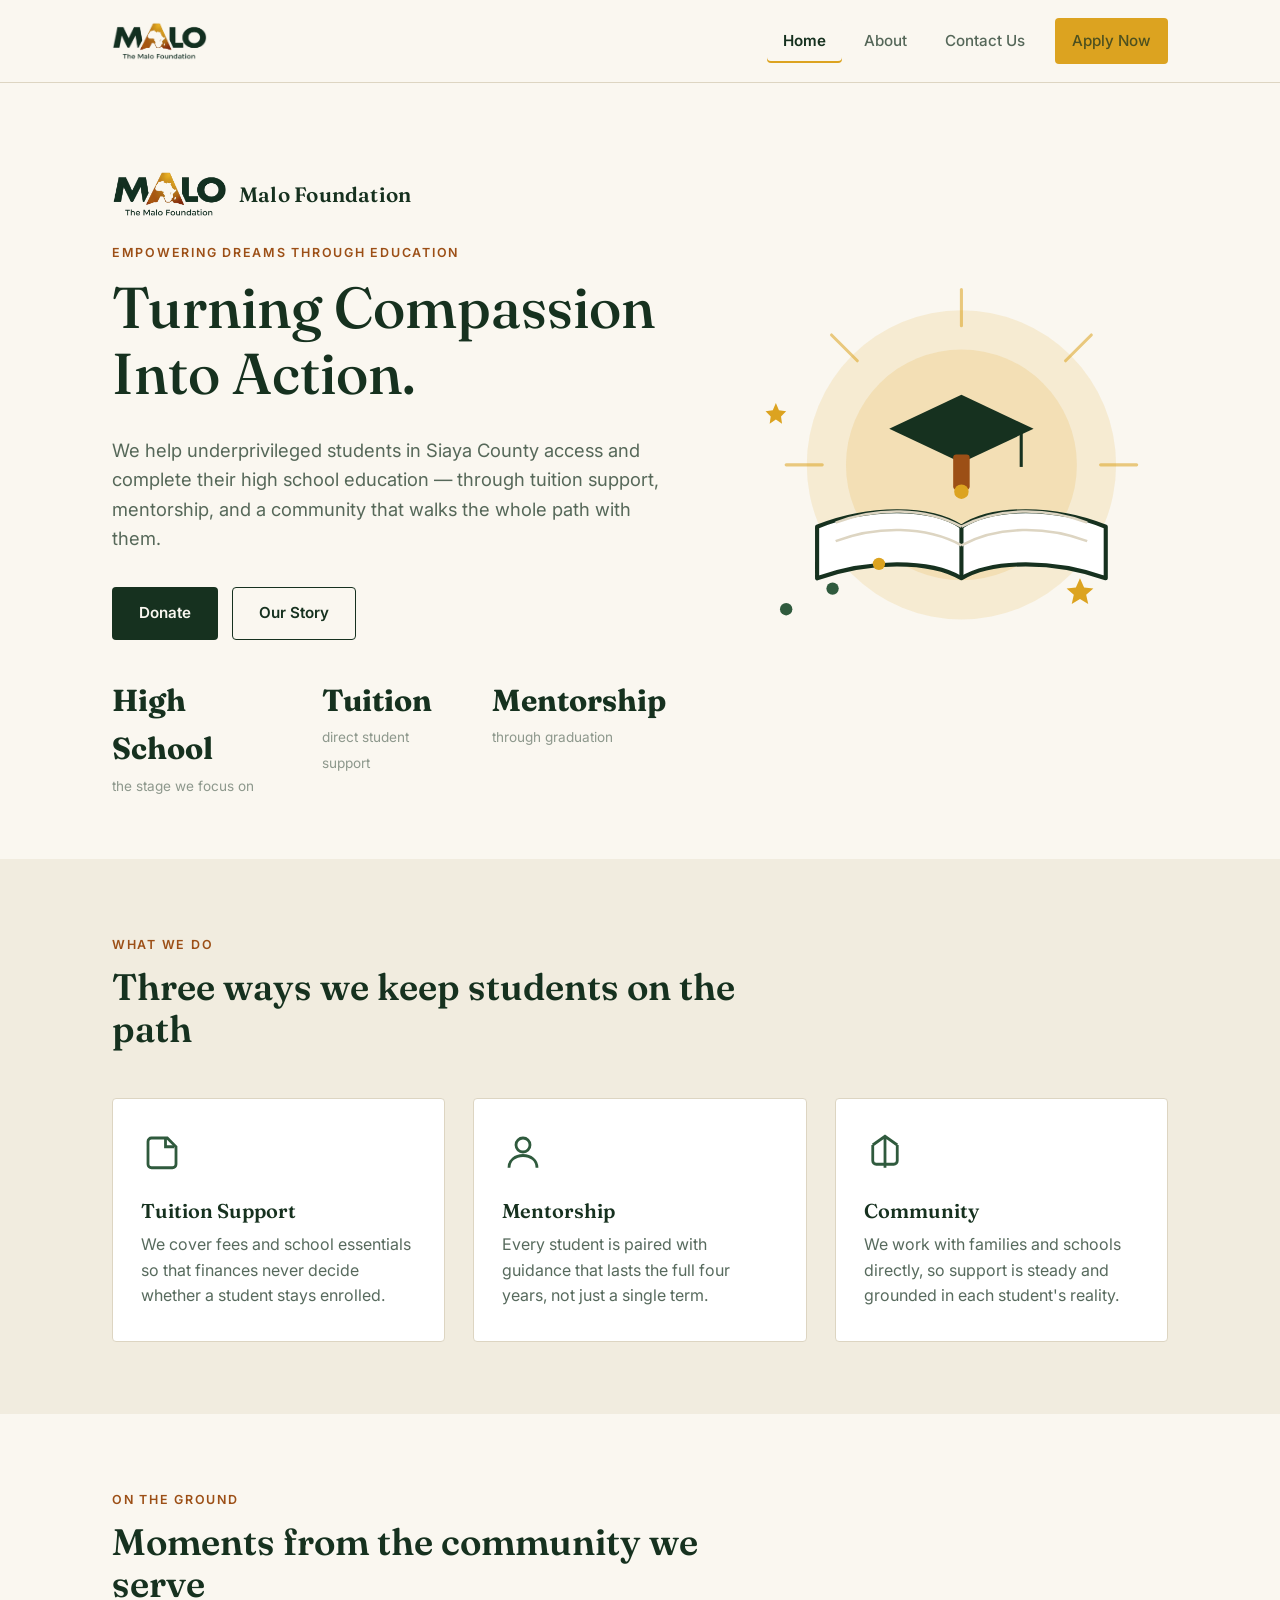
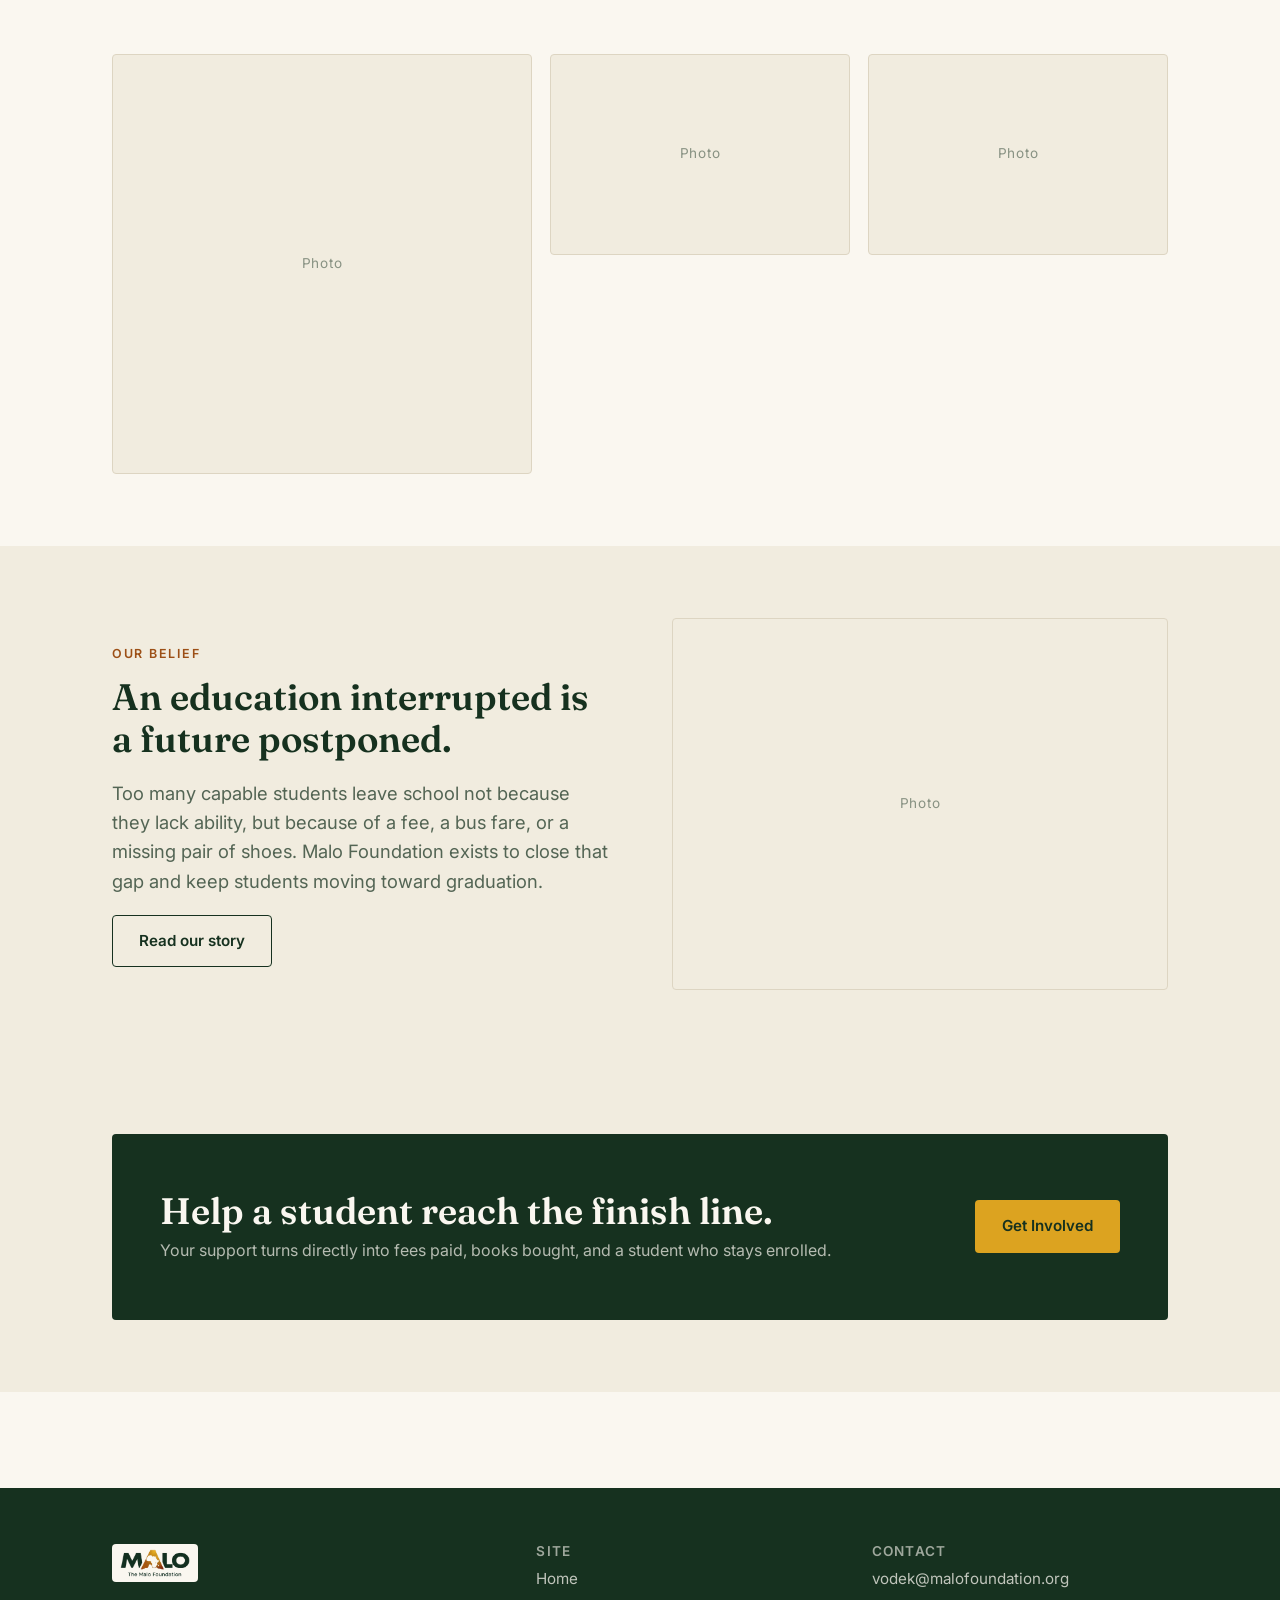
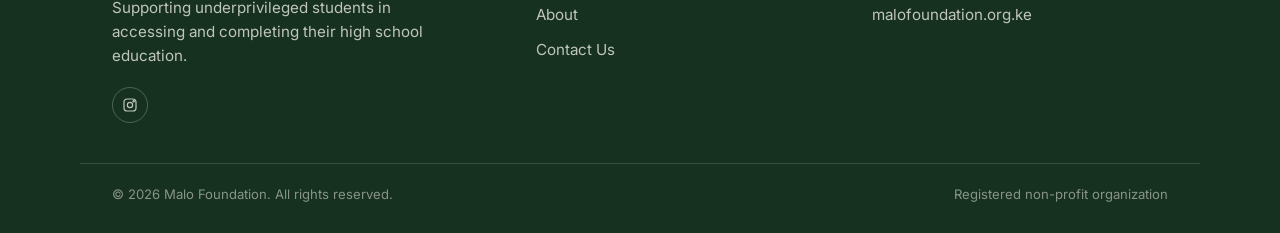
==== index.html @ aba2bfb6 "Add files via upload" ====
<!DOCTYPE html>
<html lang="en">
<head>
<meta charset="UTF-8">
<meta name="viewport" content="width=device-width, initial-scale=1.0">
<title>Malo Foundation — Turning Compassion Into Action</title>
<meta name="description" content="Malo Foundation empowers underprivileged students in Siaya County to access and complete their high school education.">
<link rel="canonical" href="https://malofoundation.org.ke/">
<link rel="preconnect" href="https://fonts.googleapis.com">
<link href="https://fonts.googleapis.com/css2?family=Fraunces:wght@500;600&family=Inter:wght@400;500;600;700&display=swap" rel="stylesheet">
<link rel="stylesheet" href="styles.css">
</head>
<body>

<header class="site">
  <nav class="nav">
    <a href="index.html" class="brand"><img src="images/logo-full.png" alt="Malo Foundation" class="logo"></a>
    <button class="nav-toggle" aria-label="Toggle menu" aria-expanded="false">
      <span></span><span></span><span></span>
    </button>
    <div class="nav-links">
      <a href="index.html" class="active">Home</a>
      <a href="about.html">About</a>
      <a href="contact.html">Contact Us</a>
      <a href="https://docs.google.com/forms/d/e/1FAIpQLScvFQBksfwYYxupk70utj_v2szdmaSGz6vDlqKPyLweWMRjPA/viewform" target="_blank" rel="noopener" class="btn btn-gold nav-cta">Apply Now</a>
    </div>
  </nav>
</header>

<main>
  <section class="hero">
    <div class="wrap">
      <div class="hero-copy">
        <div class="hero-brand">
          <img src="images/logo-full.png" alt="Malo Foundation logo" class="hero-logo">
          <span class="hero-brand-name">Malo Foundation</span>
        </div>
        <span class="eyebrow">Empowering Dreams Through Education</span>
        <h1>Turning Compassion Into Action.</h1>
        <p class="lede">We help underprivileged students in Siaya County access and complete their high school education — through tuition support, mentorship, and a community that walks the whole path with them.</p>
        <div class="hero-actions">
          <a href="contact.html" class="btn btn-primary">Donate</a>
          <a href="about.html" class="btn btn-ghost">Our Story</a>
        </div>
        <div class="stats">
          <div class="stat"><b>High School</b><span>the stage we focus on</span></div>
          <div class="stat"><b>Tuition</b><span>direct student support</span></div>
          <div class="stat"><b>Mentorship</b><span>through graduation</span></div>
        </div>
      </div>

      <svg class="hero-art" viewBox="0 0 440 420" xmlns="http://www.w3.org/2000/svg" aria-hidden="true">
        <circle cx="240" cy="190" r="150" fill="var(--gold)" opacity="0.14"/>
        <circle cx="240" cy="190" r="112" fill="var(--gold)" opacity="0.16"/>
        <g class="rays" stroke="var(--gold)" stroke-width="3" stroke-linecap="round" opacity="0.55">
          <line x1="240" y1="55" x2="240" y2="20"/>
          <line x1="341" y1="89" x2="366" y2="64"/>
          <line x1="139" y1="89" x2="114" y2="64"/>
          <line x1="375" y1="190" x2="410" y2="190"/>
          <line x1="105" y1="190" x2="70" y2="190"/>
        </g>

        <!-- open book -->
        <path d="M100 250 C 150 230, 210 230, 240 250 C 270 230, 330 230, 380 250 L380 300 C 330 282, 270 282, 240 300 C 210 282, 150 282, 100 300 Z"
              fill="var(--white)" stroke="var(--ink)" stroke-width="4" stroke-linejoin="round"/>
        <path d="M240 250 L240 300" stroke="var(--ink)" stroke-width="4"/>
        <path d="M118 246 C 158 231, 205 231, 240 250" fill="none" stroke="var(--line)" stroke-width="2.5"/>
        <path d="M362 246 C 322 231, 275 231, 240 250" fill="none" stroke="var(--line)" stroke-width="2.5"/>
        <path d="M118 264 C 158 249, 205 249, 240 268" fill="none" stroke="var(--line)" stroke-width="2.5"/>
        <path d="M362 264 C 322 249, 275 249, 240 268" fill="none" stroke="var(--line)" stroke-width="2.5"/>

        <!-- graduation cap -->
        <g transform="translate(240,150)">
          <path d="M-70 5 L0 -28 L70 5 L0 38 Z" fill="var(--ink)"/>
          <path d="M-70 5 L0 38 L70 5" fill="none" stroke="var(--ink)" stroke-width="0"/>
          <rect x="-8" y="30" width="16" height="34" rx="3" fill="var(--gold-dark)"/>
          <circle cx="0" cy="66" r="7" fill="var(--gold)"/>
          <line x1="58" y1="9" x2="58" y2="42" stroke="var(--ink)" stroke-width="3"/>
        </g>

        <!-- rising dots (progress / aspiration) -->
        <circle cx="70" cy="330" r="6" fill="var(--leaf)"/>
        <circle cx="115" cy="310" r="6" fill="var(--leaf)"/>
        <circle cx="160" cy="286" r="6" fill="var(--gold)"/>

        <!-- small stars -->
        <path d="M355 300 l4 9 9 1 -7 6 2 9 -8 -5 -8 5 2 -9 -7 -6 9 -1z" fill="var(--gold)"/>
        <path d="M60 130 l3 7 7 1 -5 5 1 7 -6 -4 -6 4 1 -7 -5 -5 7 -1z" fill="var(--gold)"/>
      </svg>
    </div>
  </section>

  <section class="section-alt">
    <div class="wrap">
      <div class="section-head">
        <span class="eyebrow">What We Do</span>
        <h2>Three ways we keep students on the path</h2>
      </div>
      <div class="grid-3">
        <div class="card">
          <svg class="icon" viewBox="0 0 24 24" fill="none" stroke="currentColor" stroke-width="1.6"><path d="M4 19V6a2 2 0 0 1 2-2h9l5 5v10a2 2 0 0 1-2 2H6a2 2 0 0 1-2-2Z"/><path d="M14 4v5h5"/></svg>
          <h3>Tuition Support</h3>
          <p>We cover fees and school essentials so that finances never decide whether a student stays enrolled.</p>
        </div>
        <div class="card">
          <svg class="icon" viewBox="0 0 24 24" fill="none" stroke="currentColor" stroke-width="1.6"><circle cx="12" cy="8" r="4"/><path d="M4 21c0-4.4 3.6-7 8-7s8 2.6 8 7"/></svg>
          <h3>Mentorship</h3>
          <p>Every student is paired with guidance that lasts the full four years, not just a single term.</p>
        </div>
        <div class="card">
          <svg class="icon" viewBox="0 0 24 24" fill="none" stroke="currentColor" stroke-width="1.6"><path d="M12 3v18M5 8l7-5 7 5M5 8v9a2 2 0 0 0 2 2h10a2 2 0 0 0 2-2V8"/></svg>
          <h3>Community</h3>
          <p>We work with families and schools directly, so support is steady and grounded in each student's reality.</p>
        </div>
      </div>
    </div>
  </section>

  <section>
    <div class="wrap">
      <div class="section-head">
        <span class="eyebrow">On the Ground</span>
        <h2>Moments from the community we serve</h2>
      </div>
      <div class="gallery-grid">
        <div class="gallery-item large">
          <!-- Replace with: <img src="images/gallery-1.jpg" alt="Students in class"> -->
          <span class="gallery-label">Photo</span>
        </div>
        <div class="gallery-item">
          <!-- Replace with: <img src="images/gallery-2.jpg" alt="Mentorship session"> -->
          <span class="gallery-label">Photo</span>
        </div>
        <div class="gallery-item">
          <!-- Replace with: <img src="images/gallery-3.jpg" alt="Graduation day"> -->
          <span class="gallery-label">Photo</span>
        </div>
      </div>
    </div>
  </section>

  <section class="section-alt">
    <div class="wrap split">
      <div>
        <span class="eyebrow">Our Belief</span>
        <h2>An education interrupted is a future postponed.</h2>
        <p class="lede">Too many capable students leave school not because they lack ability, but because of a fee, a bus fare, or a missing pair of shoes. Malo Foundation exists to close that gap and keep students moving toward graduation.</p>
        <a href="about.html" class="btn btn-ghost">Read our story</a>
      </div>
      <div class="imgbox">
        <!-- Replace with: <img src="images/belief.jpg" alt="A student studying"> -->
        <span class="gallery-label">Photo</span>
      </div>
    </div>
  </section>

  <section class="section-alt">
    <div class="wrap">
      <div class="cta-band">
        <div>
          <h2>Help a student reach the finish line.</h2>
          <p>Your support turns directly into fees paid, books bought, and a student who stays enrolled.</p>
        </div>
        <a href="contact.html" class="btn btn-gold">Get Involved</a>
      </div>
    </div>
  </section>
</main>

<footer class="site">
  <div class="wrap">
    <div>
      <a href="index.html" class="brand on-dark"><img src="images/logo-full.png" alt="Malo Foundation" class="logo"></a>
      <p style="margin-top:14px; max-width:32ch;">Supporting underprivileged students in accessing and completing their high school education.</p>
      <div class="footer-social">
        <a href="https://www.instagram.com/themalofoundation/" target="_blank" rel="noopener" aria-label="Malo Foundation on Instagram">
          <svg width="16" height="16" viewBox="0 0 24 24" fill="none" stroke="currentColor" stroke-width="1.8"><rect x="3" y="3" width="18" height="18" rx="5"/><circle cx="12" cy="12" r="4"/><circle cx="17.5" cy="6.5" r="1"/></svg>
        </a>
      </div>
    </div>
    <div>
      <h4>Site</h4>
      <ul>
        <li><a href="index.html">Home</a></li>
        <li><a href="about.html">About</a></li>
        <li><a href="contact.html">Contact Us</a></li>
      </ul>
    </div>
    <div>
      <h4>Contact</h4>
      <ul>
        <li><a href="mailto:vodek@malofoundation.org">vodek@malofoundation.org</a></li>
        <li><a href="https://malofoundation.org.ke" target="_blank" rel="noopener">malofoundation.org.ke</a></li>
      </ul>
    </div>
  </div>
  <div class="footer-bottom">
    <span>© 2026 Malo Foundation. All rights reserved.</span>
    <span>Registered non-profit organization</span>
  </div>
</footer>

<script src="script.js"></script>
</body>
</html>
---- styles.css ----
/* ============================================================
   MALO FOUNDATION — design tokens
   Palette: deep indigo ink, warm paper, muted gold, quiet leaf-green
   Type: Fraunces (display serif) + Inter (body/utility sans)
   Signature: the "pathway" line — a single unbroken, gently
   climbing line that threads through the hero and the section
   dividers, standing in for a student's path through school.
   ============================================================ */

:root {
  --ink: #16311f;
  --ink-70: rgba(22, 49, 31, 0.72);
  --ink-45: rgba(22, 49, 31, 0.48);
  --paper: #faf7f0;
  --paper-dim: #f1ecdf;
  --gold: #dca320;
  --gold-dark: #9c4f16;
  --leaf: #2f5a3d;
  --line: #ddd5c2;
  --white: #ffffff;

  --serif: "Fraunces", "Iowan Old Style", Georgia, serif;
  --sans: "Inter", -apple-system, BlinkMacSystemFont, "Segoe UI", sans-serif;

  --radius: 4px;
  --max: 1120px;
}

* { box-sizing: border-box; }

html { scroll-behavior: smooth; }

body {
  margin: 0;
  background: var(--paper);
  color: var(--ink);
  font-family: var(--sans);
  font-size: 16px;
  line-height: 1.6;
  -webkit-font-smoothing: antialiased;
}

img { max-width: 100%; display: block; }

a { color: inherit; text-decoration: none; }

.wrap {
  max-width: var(--max);
  margin: 0 auto;
  padding: 0 32px;
}

h1, h2, h3, h4 {
  font-family: var(--serif);
  font-weight: 600;
  line-height: 1.15;
  margin: 0 0 0.5em;
  color: var(--ink);
}

h1 { font-size: clamp(2.4rem, 4.6vw, 3.6rem); font-weight: 500; }
h2 { font-size: clamp(1.7rem, 3vw, 2.3rem); }
h3 { font-size: 1.25rem; }

p { margin: 0 0 1em; }

.eyebrow {
  font-family: var(--sans);
  font-size: 0.78rem;
  letter-spacing: 0.14em;
  text-transform: uppercase;
  color: var(--gold-dark);
  font-weight: 600;
  margin-bottom: 0.9em;
  display: inline-block;
}

.lede {
  font-size: 1.15rem;
  color: var(--ink-70);
  max-width: 56ch;
}

/* ---------- buttons ---------- */
.btn {
  display: inline-flex;
  align-items: center;
  gap: 8px;
  padding: 13px 26px;
  border-radius: var(--radius);
  font-weight: 600;
  font-size: 0.95rem;
  border: 1px solid transparent;
  cursor: pointer;
  transition: transform 0.15s ease, background 0.2s ease, color 0.2s ease, border-color 0.2s ease;
}
.btn:hover { transform: translateY(-1px); }
.btn:focus-visible { outline: 3px solid var(--gold); outline-offset: 2px; }

.btn-primary { background: var(--ink); color: var(--paper); }
.btn-primary:hover { background: var(--gold-dark); }

.btn-ghost { background: transparent; color: var(--ink); border-color: var(--ink); }
.btn-ghost:hover { background: var(--ink); color: var(--paper); }

.btn-gold { background: var(--gold); color: var(--ink); }
.btn-gold:hover { background: var(--gold-dark); color: var(--paper); }

/* ---------- header / nav ---------- */
header.site {
  position: sticky;
  top: 0;
  z-index: 50;
  background: rgba(250, 247, 240, 0.92);
  backdrop-filter: blur(6px);
  border-bottom: 1px solid var(--line);
}

.nav {
  display: flex;
  align-items: center;
  justify-content: space-between;
  padding: 18px 32px;
  max-width: var(--max);
  margin: 0 auto;
}

.brand {
  display: flex;
  align-items: center;
  gap: 10px;
  font-family: var(--serif);
  font-size: 1.3rem;
  font-weight: 600;
  color: var(--ink);
}
.brand img.logo {
  height: 38px;
  width: auto;
  flex-shrink: 0;
}
.brand.on-dark img.logo {
  background: var(--paper);
  padding: 5px 8px;
  border-radius: var(--radius);
}

.nav-links { display: flex; align-items: center; gap: 6px; }
.nav-links a {
  padding: 10px 16px;
  font-size: 0.95rem;
  font-weight: 500;
  color: var(--ink-70);
  border-radius: var(--radius);
}
.nav-links a:hover { color: var(--ink); background: var(--paper-dim); }
.nav-links a.active { color: var(--ink); font-weight: 600; }
.nav-links a.active { box-shadow: inset 0 -2px 0 var(--gold); }

.nav-cta { margin-left: 8px; }

.nav-toggle {
  display: none;
  background: none;
  border: none;
  cursor: pointer;
  padding: 8px;
}
.nav-toggle span {
  display: block;
  width: 24px; height: 2px;
  background: var(--ink);
  margin: 5px 0;
}

/* ---------- footer ---------- */
footer.site {
  background: var(--ink);
  color: var(--paper);
  padding: 56px 0 28px;
  margin-top: 96px;
}
footer.site .wrap {
  display: grid;
  grid-template-columns: 1.3fr 1fr 1fr;
  gap: 40px;
}
footer.site h4 { color: var(--paper); font-family: var(--sans); font-size: 0.85rem; letter-spacing: 0.08em; text-transform: uppercase; color: rgba(250,247,240,0.6); }
footer.site .brand { color: var(--paper); }
footer.site p, footer.site a { color: rgba(250, 247, 240, 0.75); font-size: 0.95rem; }
footer.site a:hover { color: var(--gold); }
footer.site ul { list-style: none; padding: 0; margin: 0; display: flex; flex-direction: column; gap: 10px; }
.footer-social {
  display: flex;
  gap: 10px;
  margin-top: 18px;
}
.footer-social a {
  width: 36px; height: 36px;
  border-radius: 50%;
  border: 1px solid rgba(250,247,240,0.25);
  display: flex; align-items: center; justify-content: center;
  color: rgba(250,247,240,0.85);
  transition: background 0.2s ease, border-color 0.2s ease;
}
.footer-social a:hover { background: var(--gold); border-color: var(--gold); color: var(--ink); }

.footer-bottom {
  max-width: var(--max);
  margin: 40px auto 0;
  padding: 20px 32px 0;
  border-top: 1px solid rgba(250,247,240,0.15);
  font-size: 0.82rem;
  color: rgba(250,247,240,0.5);
  display: flex;
  justify-content: space-between;
  flex-wrap: wrap;
  gap: 8px;
}

/* ---------- hero / pathway signature ---------- */
.hero {
  position: relative;
  padding: 88px 0 60px;
  overflow: hidden;
}
.hero .wrap {
  display: grid;
  grid-template-columns: 1.1fr 0.9fr;
  gap: 48px;
  align-items: center;
}
.hero-brand {
  display: flex;
  align-items: center;
  gap: 12px;
  margin-bottom: 22px;
}
.hero-logo { height: 46px; width: auto; }
.hero-brand-name {
  font-family: var(--serif);
  font-size: 1.3rem;
  font-weight: 600;
  color: var(--ink);
  letter-spacing: 0.01em;
}

.hero-copy .stats {
  display: flex;
  gap: 36px;
  margin-top: 36px;
}
.hero-copy .stat b {
  display: block;
  font-family: var(--serif);
  font-size: 1.9rem;
  color: var(--ink);
}
.hero-copy .stat span {
  font-size: 0.85rem;
  color: var(--ink-45);
}
.hero-actions { display: flex; gap: 14px; margin-top: 34px; flex-wrap: wrap; }

.hero-art { width: 100%; height: auto; }
.hero-art .rays line {
  animation: pulse 2.6s ease-in-out infinite;
}
.hero-art .rays line:nth-child(2) { animation-delay: 0.2s; }
.hero-art .rays line:nth-child(3) { animation-delay: 0.4s; }
.hero-art .rays line:nth-child(4) { animation-delay: 0.6s; }
.hero-art .rays line:nth-child(5) { animation-delay: 0.8s; }
@keyframes pulse { 0%, 100% { opacity: 0.3; } 50% { opacity: 0.75; } }
@media (prefers-reduced-motion: reduce) {
  .hero-art .rays line { animation: none; opacity: 0.5; }
}

/* ---------- generic section ---------- */
section { padding: 72px 0; }
.section-head { max-width: 640px; margin-bottom: 48px; }
.section-alt { background: var(--paper-dim); }

.divider-path {
  width: 100%;
  height: 28px;
  margin: 8px 0 8px;
}
.divider-path .d-track { stroke: var(--line); stroke-width: 2; fill: none; }
.divider-path .d-dot { fill: var(--gold); }

/* ---------- cards: programs / values ---------- */
.grid-3 {
  display: grid;
  grid-template-columns: repeat(3, 1fr);
  gap: 28px;
}
.card {
  background: var(--white);
  border: 1px solid var(--line);
  border-radius: var(--radius);
  padding: 32px 28px;
}
.card .icon {
  width: 42px; height: 42px;
  margin-bottom: 18px;
  color: var(--leaf);
}
.card p:last-child { margin-bottom: 0; color: var(--ink-70); }

/* ---------- mission / split ---------- */
.split {
  display: grid;
  grid-template-columns: 1fr 1fr;
  gap: 64px;
  align-items: center;
}
.split img, .split .imgbox {
  border-radius: var(--radius);
  aspect-ratio: 4/3;
  object-fit: cover;
  background: var(--paper-dim);
  border: 1px solid var(--line);
}

/* ---------- pictorial gallery (Home) ---------- */
.gallery-grid {
  display: grid;
  grid-template-columns: 1.4fr 1fr 1fr;
  grid-template-rows: 1fr 1fr;
  gap: 18px;
  height: 420px;
}
.gallery-item {
  background: var(--paper-dim);
  border: 1px solid var(--line);
  border-radius: var(--radius);
  display: flex;
  align-items: center;
  justify-content: center;
  overflow: hidden;
}
.gallery-item img { width: 100%; height: 100%; object-fit: cover; }
.gallery-item.large { grid-row: span 2; }
.gallery-label {
  font-size: 0.85rem;
  color: var(--ink-45);
  letter-spacing: 0.05em;
}
.imgbox { display: flex; align-items: center; justify-content: center; }

/* ---------- CTA band ---------- */
.cta-band {
  background: var(--ink);
  color: var(--paper);
  border-radius: var(--radius);
  padding: 56px 48px;
  display: flex;
  justify-content: space-between;
  align-items: center;
  gap: 32px;
  flex-wrap: wrap;
}
.cta-band h2 { color: var(--paper); margin-bottom: 6px; }
.cta-band p { color: rgba(250,247,240,0.7); margin: 0; }

/* ---------- leadership (About) ---------- */
.leaders {
  display: grid;
  grid-template-columns: repeat(3, 1fr);
  gap: 32px;
}
.leader {
  background: var(--white);
  border: 1px solid var(--line);
  border-radius: var(--radius);
  overflow: hidden;
  display: flex;
  flex-direction: column;
}
.leader .photo {
  aspect-ratio: 1/1;
  background: var(--paper-dim);
  display: flex;
  align-items: center;
  justify-content: center;
  color: var(--ink-45);
  font-size: 0.85rem;
  border-bottom: 1px solid var(--line);
  overflow: hidden;
}
.leader .photo img { width: 100%; height: 100%; object-fit: cover; }
.leader .body { padding: 24px 24px 28px; }
.leader h3 { margin-bottom: 2px; }
.leader .role {
  display: block;
  font-size: 0.85rem;
  font-weight: 600;
  color: var(--gold-dark);
  margin-bottom: 14px;
}
.leader p { color: var(--ink-70); font-size: 0.95rem; margin: 0; }

/* ---------- story text (About) ---------- */
.story-text {
  max-width: 760px;
  columns: 1;
}
.story-text p {
  color: var(--ink-70);
  font-size: 1.05rem;
  margin-bottom: 1.2em;
}
.story-quote {
  margin: 0 0 1.6em;
  padding: 4px 0 4px 28px;
  border-left: 3px solid var(--gold);
  font-family: var(--serif);
  font-size: 1.25rem;
  font-style: italic;
  line-height: 1.5;
  color: var(--ink);
}

/* ---------- timeline (About) ---------- */
.timeline {
  border-left: 2px solid var(--line);
  padding-left: 28px;
  display: flex;
  flex-direction: column;
  gap: 28px;
}
.timeline .row { position: relative; }
.timeline .row::before {
  content: "";
  position: absolute;
  left: -33px; top: 4px;
  width: 10px; height: 10px;
  border-radius: 50%;
  background: var(--gold);
  border: 2px solid var(--paper);
  box-shadow: 0 0 0 2px var(--gold);
}
.timeline .row b { display: block; font-family: var(--serif); font-size: 1.05rem; margin-bottom: 2px; }
.timeline .row span { color: var(--ink-70); }

/* ---------- contact page ---------- */
.contact-grid {
  display: grid;
  grid-template-columns: 0.9fr 1.1fr;
  gap: 56px;
  align-items: start;
}
.contact-info-solo {
  max-width: 480px;
}
.contact-info .item { display: flex; gap: 16px; margin-bottom: 26px; }
.contact-info .item .ico {
  width: 40px; height: 40px;
  border-radius: 50%;
  background: var(--paper-dim);
  border: 1px solid var(--line);
  display: flex; align-items: center; justify-content: center;
  flex-shrink: 0;
  color: var(--ink);
}
.contact-info .item h4 { margin: 0 0 3px; font-family: var(--sans); font-size: 0.95rem; }
.contact-info .item p { margin: 0; color: var(--ink-70); font-size: 0.95rem; }

form.contact-form {
  background: var(--white);
  border: 1px solid var(--line);
  border-radius: var(--radius);
  padding: 36px;
  display: grid;
  gap: 20px;
}
.form-row { display: grid; grid-template-columns: 1fr 1fr; gap: 20px; }
label {
  display: block;
  font-size: 0.85rem;
  font-weight: 600;
  margin-bottom: 8px;
  color: var(--ink);
}
input, textarea, select {
  width: 100%;
  padding: 12px 14px;
  border: 1px solid var(--line);
  border-radius: var(--radius);
  font-family: var(--sans);
  font-size: 0.95rem;
  background: var(--paper);
  color: var(--ink);
}
input:focus, textarea:focus, select:focus {
  outline: none;
  border-color: var(--gold);
  box-shadow: 0 0 0 3px rgba(193, 147, 47, 0.18);
}
textarea { resize: vertical; min-height: 130px; }
.form-note { font-size: 0.85rem; color: var(--ink-45); margin-top: -6px; }
.form-status {
  font-size: 0.9rem;
  padding: 10px 14px;
  border-radius: var(--radius);
  display: none;
}
.form-status.show { display: block; }
.form-status.ok { background: rgba(76,107,79,0.12); color: var(--leaf); }

.map-note {
  margin-top: 40px;
  border: 1px dashed var(--line);
  border-radius: var(--radius);
  padding: 20px;
  color: var(--ink-45);
  font-size: 0.9rem;
}

/* ---------- responsive ---------- */
@media (max-width: 880px) {
  .hero .wrap, .split, .contact-grid { grid-template-columns: 1fr; }
  .hero .wrap { text-align: left; }
  .grid-3, .leaders { grid-template-columns: 1fr; }
  footer.site .wrap { grid-template-columns: 1fr; }
  .form-row { grid-template-columns: 1fr; }
  .gallery-grid { grid-template-columns: 1fr 1fr; grid-template-rows: auto; height: auto; }
  .gallery-item.large { grid-row: auto; grid-column: span 2; aspect-ratio: 16/9; }
  .gallery-item { aspect-ratio: 4/3; }

  .nav-links {
    position: absolute;
    top: 100%; left: 0; right: 0;
    background: var(--paper);
    border-bottom: 1px solid var(--line);
    flex-direction: column;
    align-items: stretch;
    padding: 10px 16px 18px;
    display: none;
  }
  .nav-links.open { display: flex; }
  .nav-links a { padding: 12px 10px; }
  .nav-toggle { display: block; }
  .nav-cta { margin: 8px 10px 0; }
}
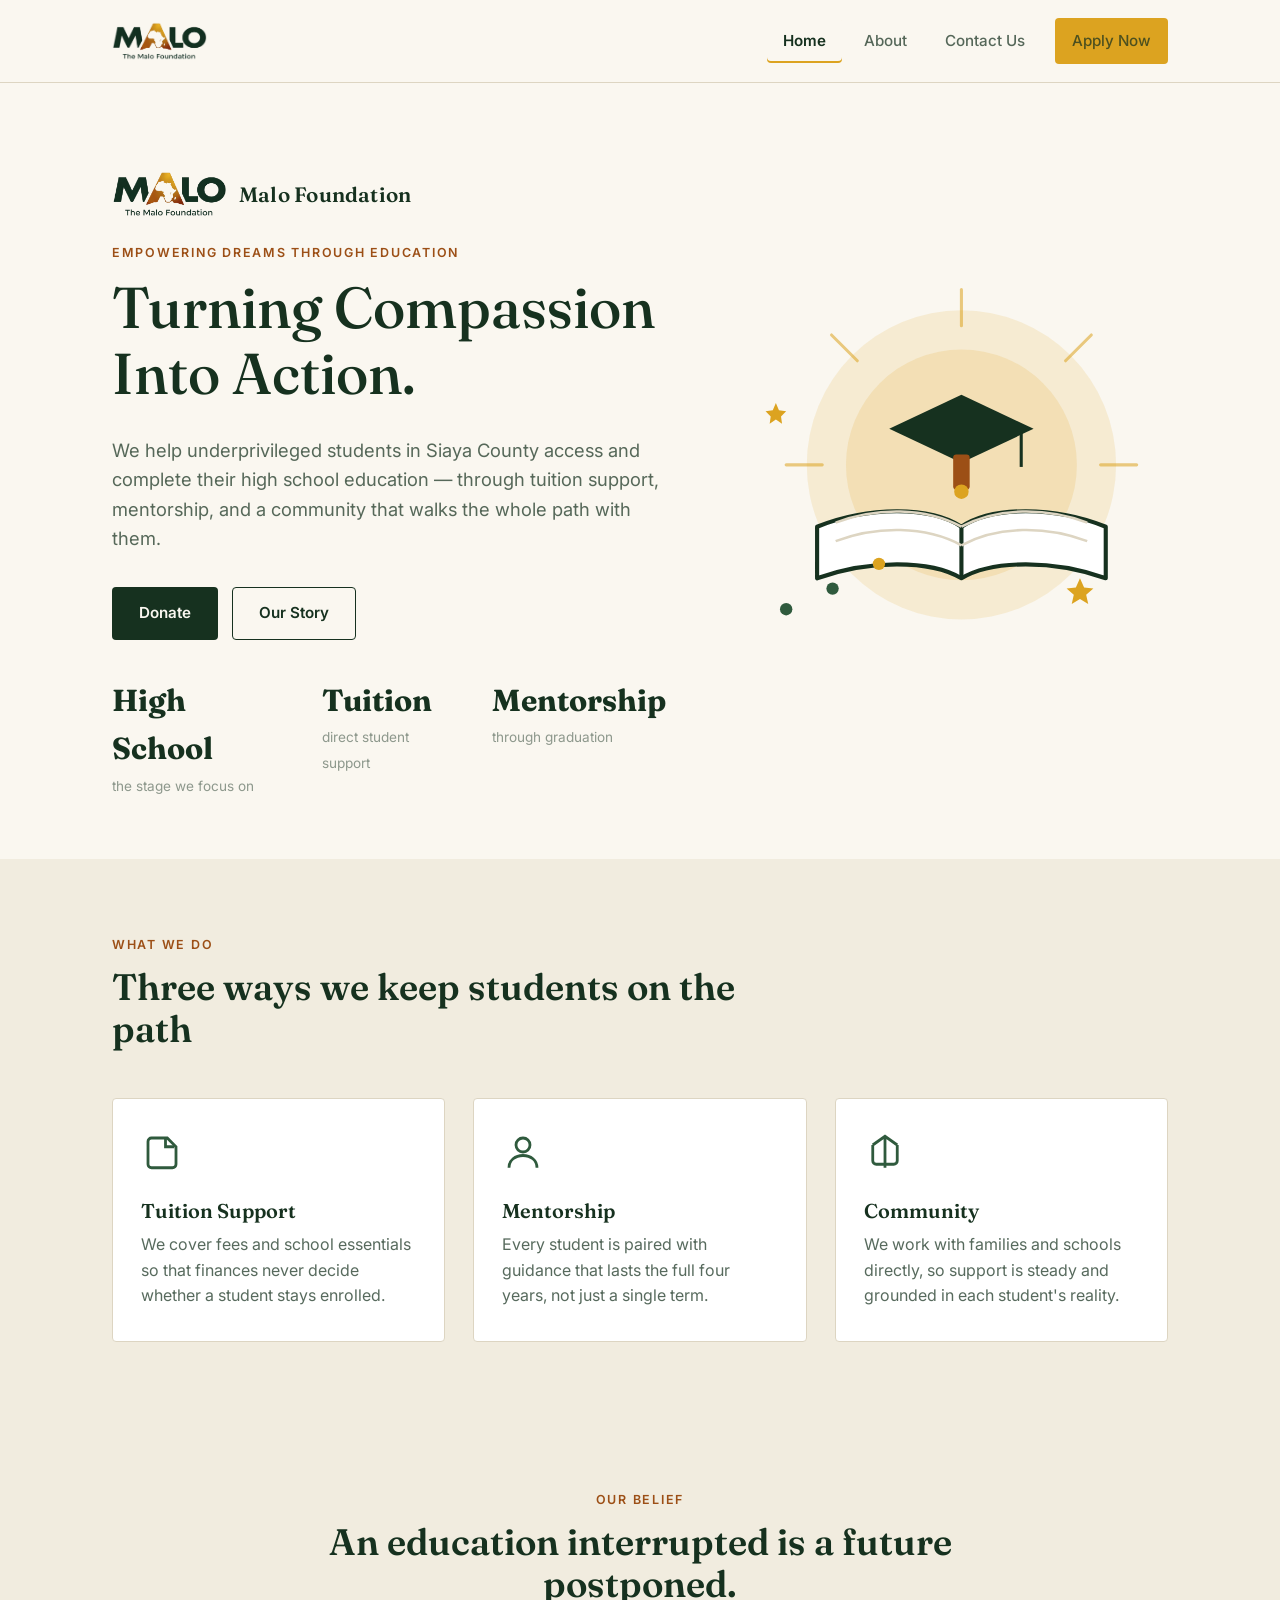
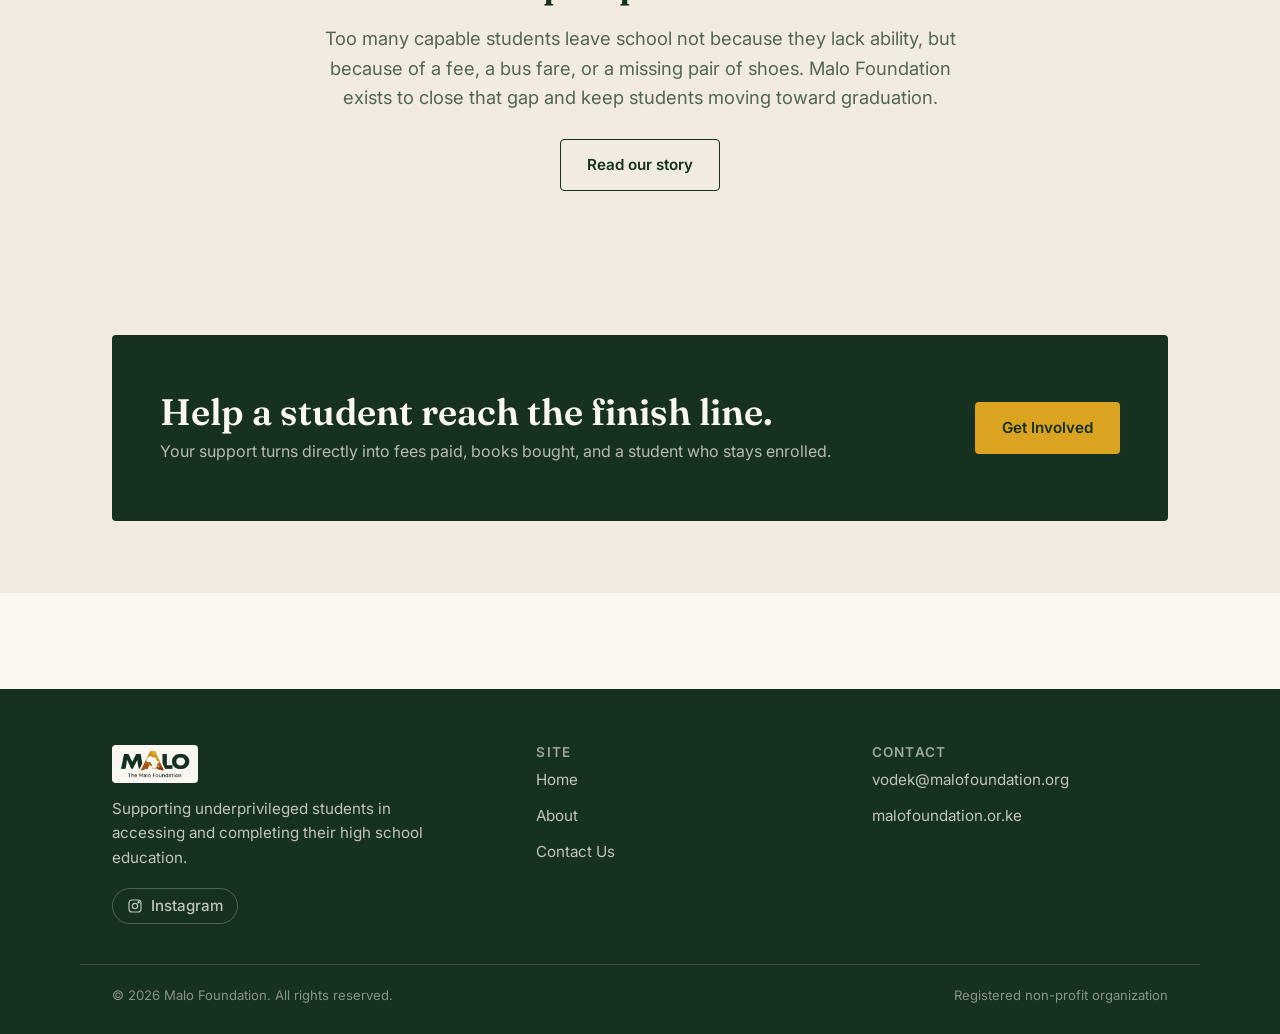
==== commit 37402fdf: "Add files via upload" ====
--- a/index.html
+++ b/index.html
@@ -5,7 +5,7 @@
 <meta name="viewport" content="width=device-width, initial-scale=1.0">
 <title>Malo Foundation — Turning Compassion Into Action</title>
 <meta name="description" content="Malo Foundation empowers underprivileged students in Siaya County to access and complete their high school education.">
-<link rel="canonical" href="https://malofoundation.org.ke/">
+<link rel="canonical" href="https://malofoundation.or.ke/">
 <link rel="preconnect" href="https://fonts.googleapis.com">
 <link href="https://fonts.googleapis.com/css2?family=Fraunces:wght@500;600&family=Inter:wght@400;500;600;700&display=swap" rel="stylesheet">
 <link rel="stylesheet" href="styles.css">
@@ -116,41 +116,12 @@
     </div>
   </section>
 
-  <section>
-    <div class="wrap">
-      <div class="section-head">
-        <span class="eyebrow">On the Ground</span>
-        <h2>Moments from the community we serve</h2>
-      </div>
-      <div class="gallery-grid">
-        <div class="gallery-item large">
-          <!-- Replace with: <img src="images/gallery-1.jpg" alt="Students in class"> -->
-          <span class="gallery-label">Photo</span>
-        </div>
-        <div class="gallery-item">
-          <!-- Replace with: <img src="images/gallery-2.jpg" alt="Mentorship session"> -->
-          <span class="gallery-label">Photo</span>
-        </div>
-        <div class="gallery-item">
-          <!-- Replace with: <img src="images/gallery-3.jpg" alt="Graduation day"> -->
-          <span class="gallery-label">Photo</span>
-        </div>
-      </div>
-    </div>
-  </section>
-
   <section class="section-alt">
-    <div class="wrap split">
-      <div>
-        <span class="eyebrow">Our Belief</span>
-        <h2>An education interrupted is a future postponed.</h2>
-        <p class="lede">Too many capable students leave school not because they lack ability, but because of a fee, a bus fare, or a missing pair of shoes. Malo Foundation exists to close that gap and keep students moving toward graduation.</p>
-        <a href="about.html" class="btn btn-ghost">Read our story</a>
-      </div>
-      <div class="imgbox">
-        <!-- Replace with: <img src="images/belief.jpg" alt="A student studying"> -->
-        <span class="gallery-label">Photo</span>
-      </div>
+    <div class="wrap belief-block">
+      <span class="eyebrow">Our Belief</span>
+      <h2>An education interrupted is a future postponed.</h2>
+      <p class="lede">Too many capable students leave school not because they lack ability, but because of a fee, a bus fare, or a missing pair of shoes. Malo Foundation exists to close that gap and keep students moving toward graduation.</p>
+      <a href="about.html" class="btn btn-ghost">Read our story</a>
     </div>
   </section>
 
@@ -173,8 +144,9 @@
       <a href="index.html" class="brand on-dark"><img src="images/logo-full.png" alt="Malo Foundation" class="logo"></a>
       <p style="margin-top:14px; max-width:32ch;">Supporting underprivileged students in accessing and completing their high school education.</p>
       <div class="footer-social">
-        <a href="https://www.instagram.com/themalofoundation/" target="_blank" rel="noopener" aria-label="Malo Foundation on Instagram">
+        <a href="https://www.instagram.com/themalofoundation/" target="_blank" rel="noopener" aria-label="Malo Foundation on Instagram" class="social-link">
           <svg width="16" height="16" viewBox="0 0 24 24" fill="none" stroke="currentColor" stroke-width="1.8"><rect x="3" y="3" width="18" height="18" rx="5"/><circle cx="12" cy="12" r="4"/><circle cx="17.5" cy="6.5" r="1"/></svg>
+          <span>Instagram</span>
         </a>
       </div>
     </div>
@@ -190,7 +162,7 @@
       <h4>Contact</h4>
       <ul>
         <li><a href="mailto:vodek@malofoundation.org">vodek@malofoundation.org</a></li>
-        <li><a href="https://malofoundation.org.ke" target="_blank" rel="noopener">malofoundation.org.ke</a></li>
+        <li><a href="https://malofoundation.or.ke" target="_blank" rel="noopener">malofoundation.or.ke</a></li>
       </ul>
     </div>
   </div>
--- a/styles.css
+++ b/styles.css
@@ -38,6 +38,7 @@
   font-size: 16px;
   line-height: 1.6;
   -webkit-font-smoothing: antialiased;
+  overflow-x: hidden;
 }
 
 img { max-width: 100%; display: block; }
@@ -49,6 +50,10 @@
   margin: 0 auto;
   padding: 0 32px;
 }
+
+.wrap.split, .wrap.split > *,
+.gallery-grid, .gallery-grid > *,
+.grid-3 > *, .leaders > * { min-width: 0; }
 
 h1, h2, h3, h4 {
   font-family: var(--serif);
@@ -196,14 +201,18 @@
   margin-top: 18px;
 }
 .footer-social a {
-  width: 36px; height: 36px;
-  border-radius: 50%;
+  height: 36px;
+  padding: 0 14px;
+  border-radius: 18px;
   border: 1px solid rgba(250,247,240,0.25);
-  display: flex; align-items: center; justify-content: center;
+  display: flex; align-items: center; gap: 8px;
   color: rgba(250,247,240,0.85);
-  transition: background 0.2s ease, border-color 0.2s ease;
+  font-size: 0.85rem;
+  font-weight: 500;
+  transition: background 0.2s ease, border-color 0.2s ease, color 0.2s ease;
 }
 .footer-social a:hover { background: var(--gold); border-color: var(--gold); color: var(--ink); }
+.footer-social a span { line-height: 1; }
 
 .footer-bottom {
   max-width: var(--max);
@@ -230,6 +239,7 @@
   gap: 48px;
   align-items: center;
 }
+.hero .wrap > * { min-width: 0; }
 .hero-brand {
   display: flex;
   align-items: center;
@@ -322,6 +332,13 @@
   border: 1px solid var(--line);
 }
 
+.belief-block {
+  max-width: 720px;
+  text-align: center;
+}
+.belief-block .lede { margin-left: auto; margin-right: auto; }
+.belief-block .btn { margin-top: 8px; }
+
 /* ---------- pictorial gallery (Home) ---------- */
 .gallery-grid {
   display: grid;
@@ -389,7 +406,7 @@
   overflow: hidden;
 }
 .leader .photo img { width: 100%; height: 100%; object-fit: cover; }
-.leader .body { padding: 24px 24px 28px; }
+.leader .body { padding: 28px 24px 28px; }
 .leader h3 { margin-bottom: 2px; }
 .leader .role {
   display: block;
@@ -521,6 +538,7 @@
 @media (max-width: 880px) {
   .hero .wrap, .split, .contact-grid { grid-template-columns: 1fr; }
   .hero .wrap { text-align: left; }
+  .hero-copy .stats { flex-wrap: wrap; row-gap: 20px; column-gap: 28px; }
   .grid-3, .leaders { grid-template-columns: 1fr; }
   footer.site .wrap { grid-template-columns: 1fr; }
   .form-row { grid-template-columns: 1fr; }
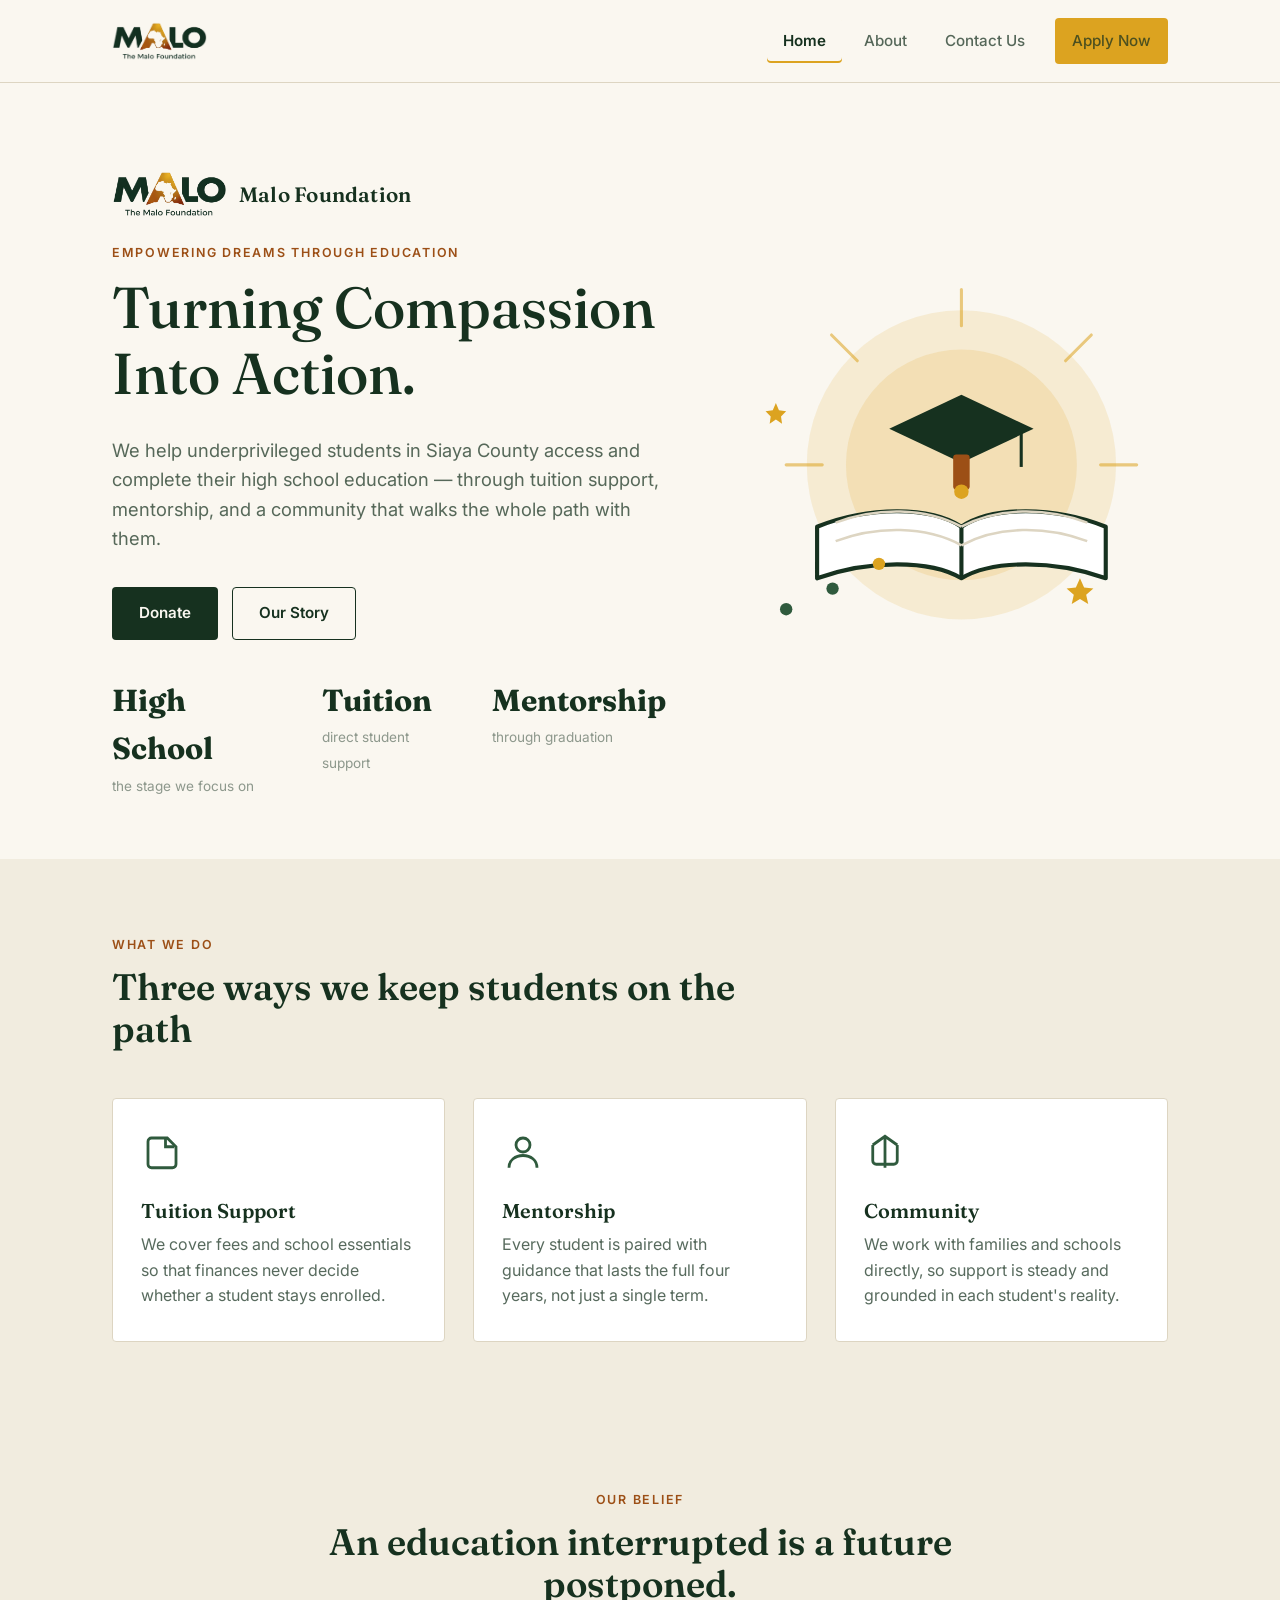
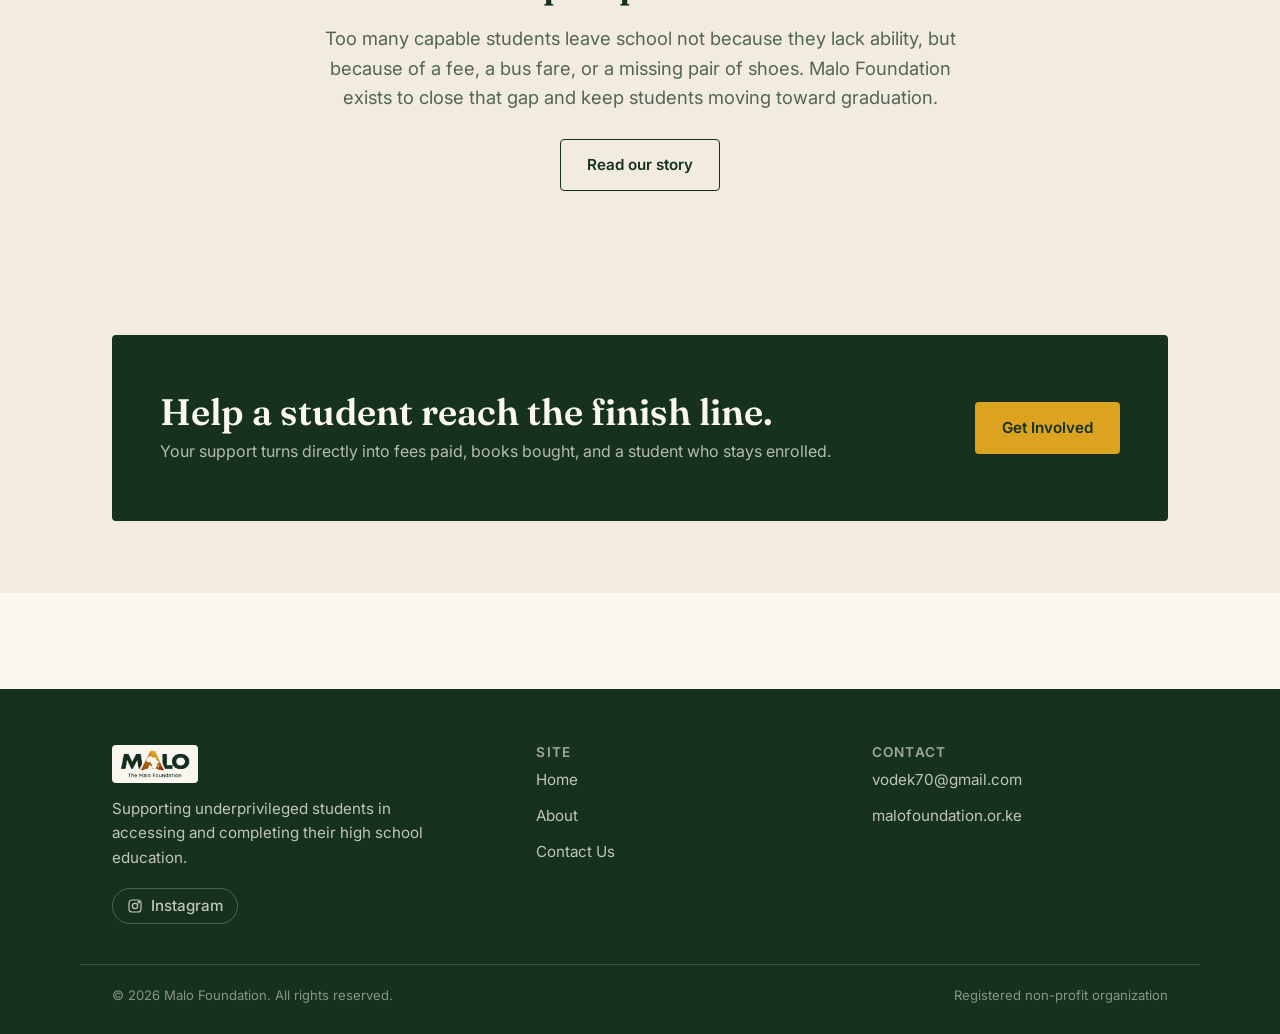
==== commit 96b5589f: "Add files via upload" ====
--- a/index.html
+++ b/index.html
@@ -8,6 +8,12 @@
 <link rel="canonical" href="https://malofoundation.or.ke/">
 <link rel="preconnect" href="https://fonts.googleapis.com">
 <link href="https://fonts.googleapis.com/css2?family=Fraunces:wght@500;600&family=Inter:wght@400;500;600;700&display=swap" rel="stylesheet">
+<link rel="icon" type="image/png" sizes="16x16" href="images/favicon-16x16.png">
+<link rel="icon" type="image/png" sizes="32x32" href="images/favicon-32x32.png">
+<link rel="icon" type="image/png" sizes="48x48" href="images/favicon-48x48.png">
+<link rel="apple-touch-icon" sizes="180x180" href="images/apple-touch-icon.png">
+<link rel="icon" href="favicon.ico">
+<link rel="manifest" href="site.webmanifest">
 <link rel="stylesheet" href="styles.css">
 </head>
 <body>
@@ -161,7 +167,7 @@
     <div>
       <h4>Contact</h4>
       <ul>
-        <li><a href="mailto:vodek@malofoundation.org">vodek@malofoundation.org</a></li>
+        <li><a href="mailto:vodek70@gmail.com">vodek70@gmail.com</a></li>
         <li><a href="https://malofoundation.or.ke" target="_blank" rel="noopener">malofoundation.or.ke</a></li>
       </ul>
     </div>
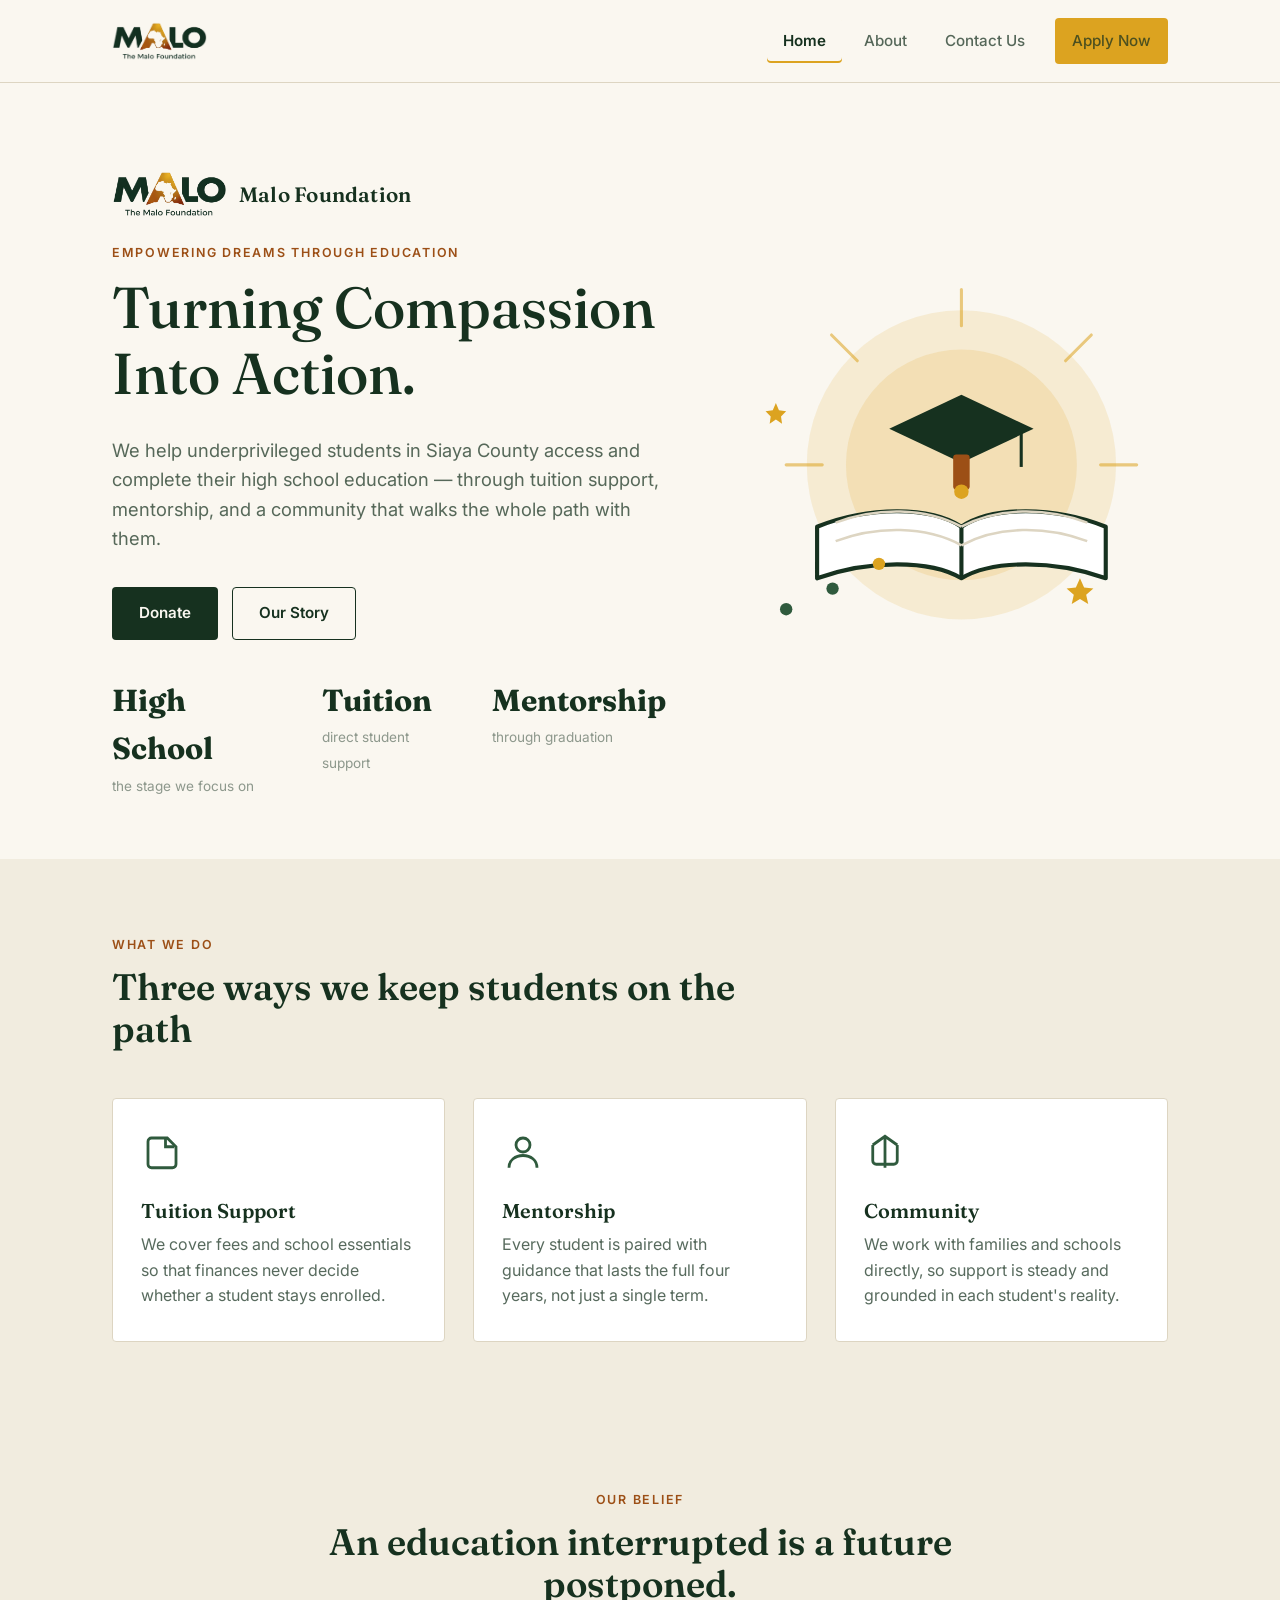
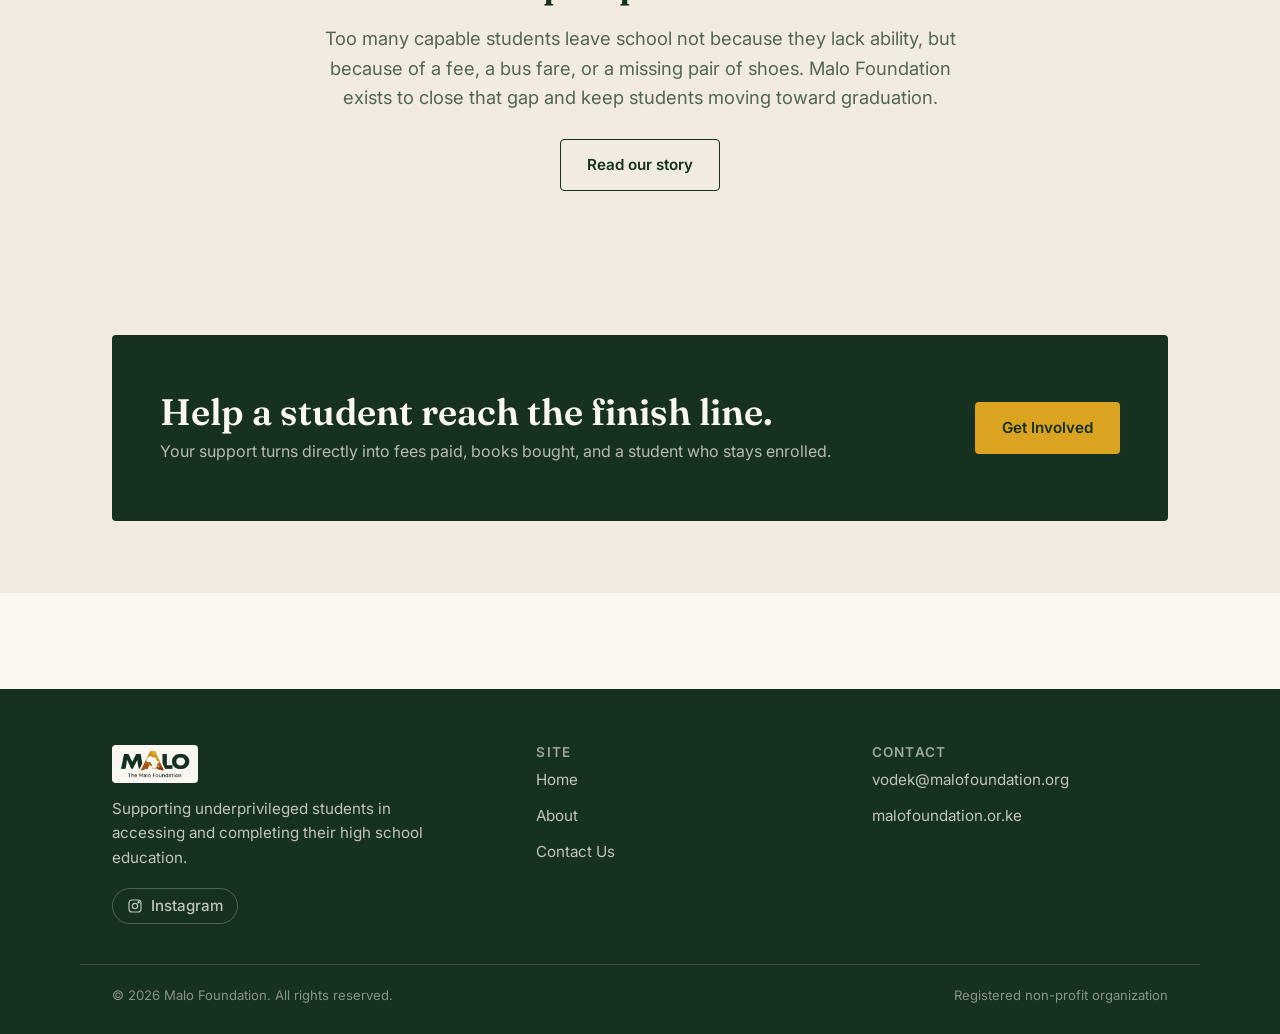
==== commit 55e6a4d5: "Add files via upload" ====
--- a/index.html
+++ b/index.html
@@ -167,7 +167,7 @@
     <div>
       <h4>Contact</h4>
       <ul>
-        <li><a href="mailto:vodek70@gmail.com">vodek70@gmail.com</a></li>
+        <li><a href="mailto:vodek@malofoundation.org">vodek@malofoundation.org</a></li>
         <li><a href="https://malofoundation.or.ke" target="_blank" rel="noopener">malofoundation.or.ke</a></li>
       </ul>
     </div>
